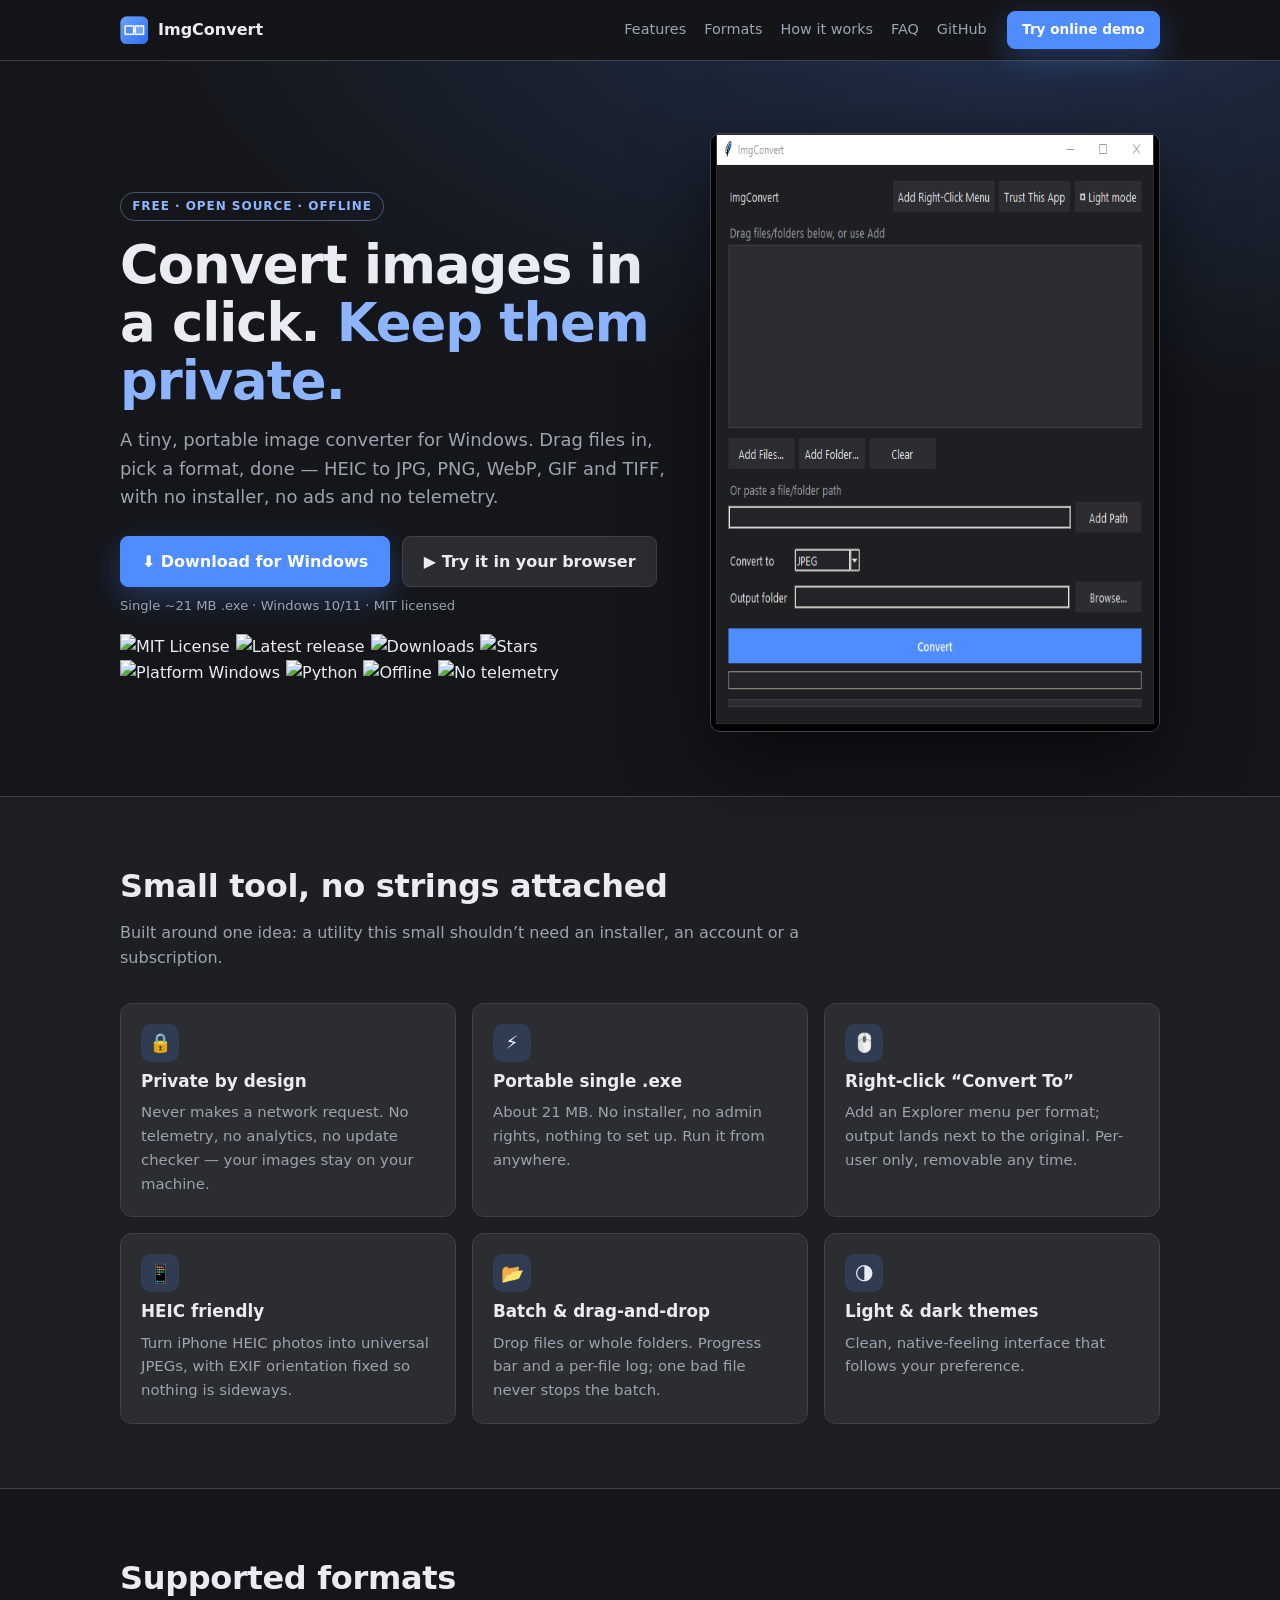
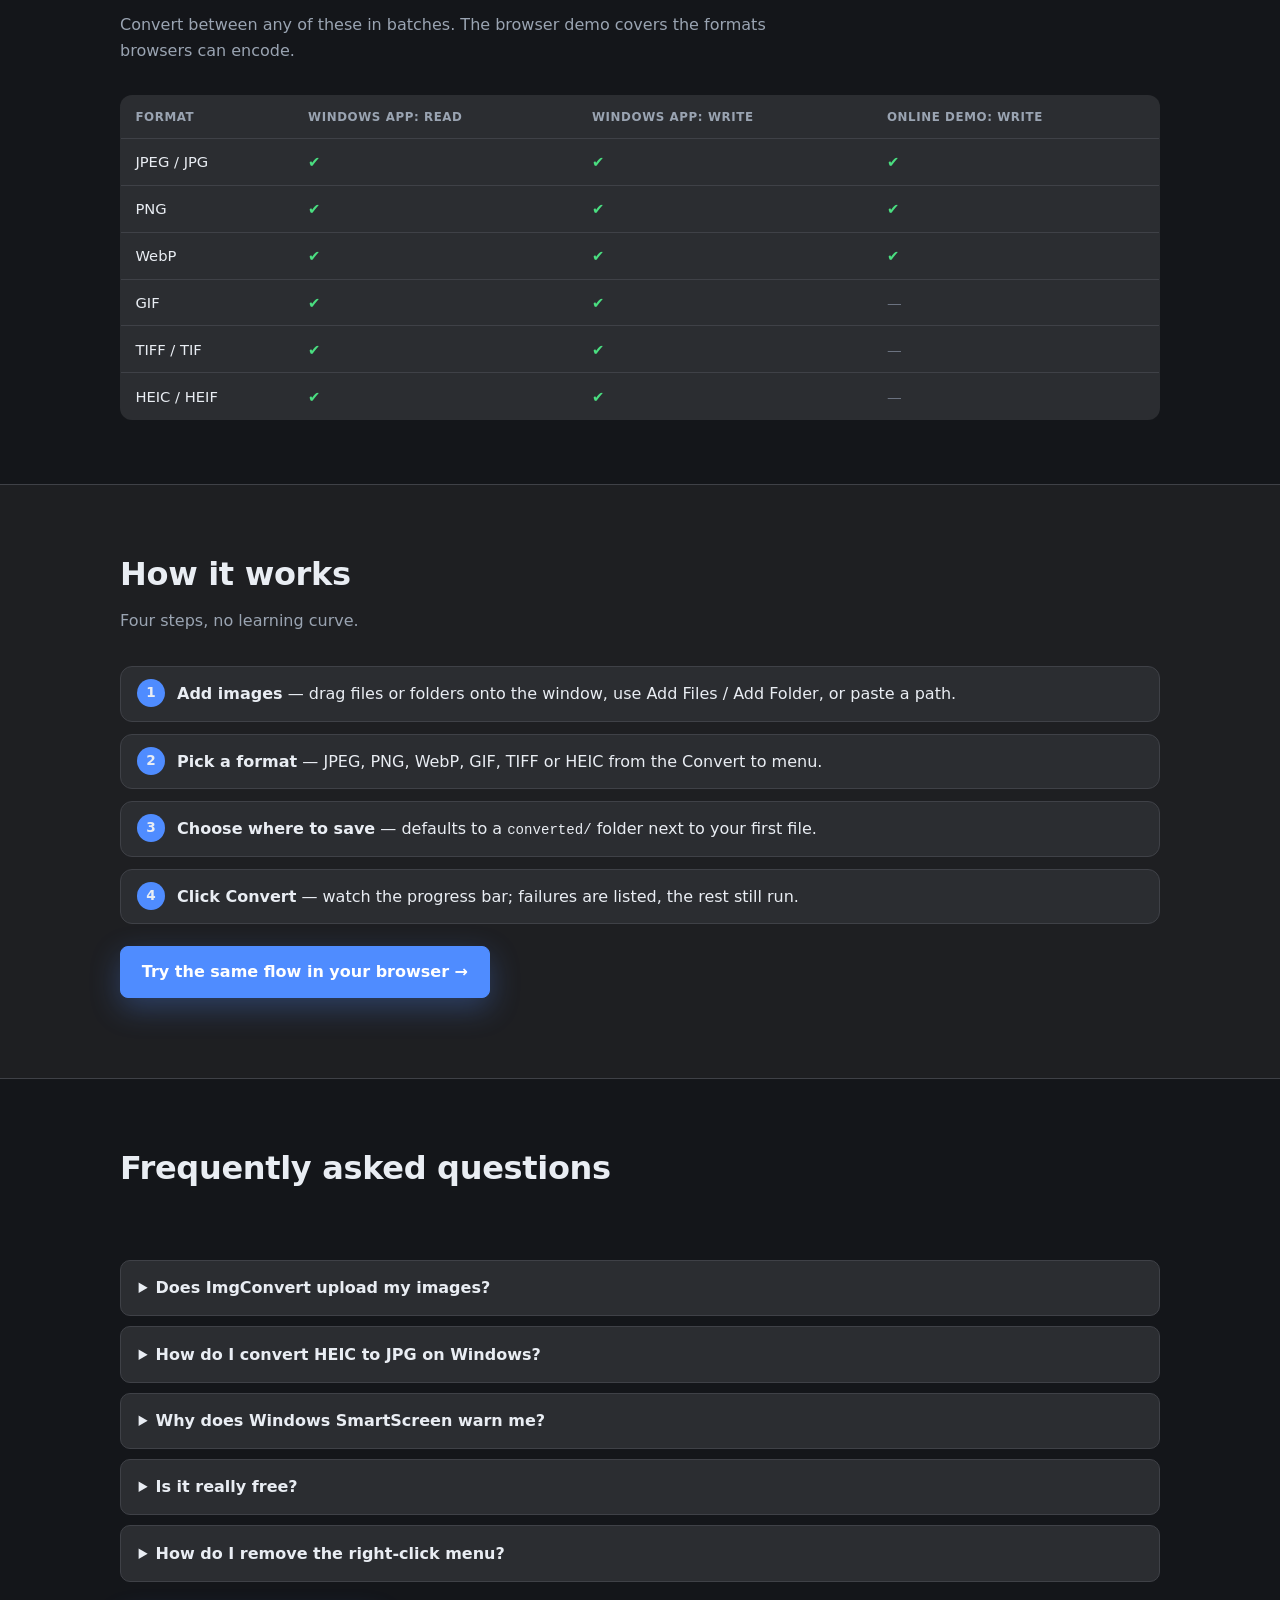
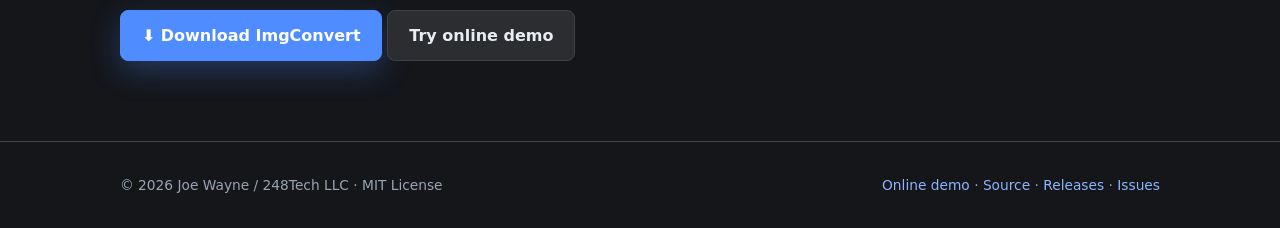
==== site/index.html @ aa72204b "Add GitHub Pages site and in-browser demo; redo README branding and badges Also corrects the stale w" ====
<!doctype html>
<html lang="en">
<head>
<meta charset="utf-8">
<meta name="viewport" content="width=device-width,initial-scale=1">
<title>ImgConvert — Free Offline Image Converter for Windows (HEIC, JPG, PNG, WebP)</title>
<meta name="description" content="ImgConvert is a free, open-source, offline image converter for Windows. Batch convert HEIC to JPG, PNG, WebP, GIF and TIFF with drag and drop and an Explorer right-click menu. No ads, no telemetry, no installer. Try the online demo.">
<meta name="keywords" content="image converter, HEIC to JPG, offline image converter, batch image converter, Windows image converter, WebP converter, PNG to JPG, portable, open source, no ads, no telemetry">
<meta name="author" content="Joe Wayne / 248Tech LLC">
<meta name="robots" content="index,follow,max-image-preview:large">
<link rel="canonical" href="https://248tech.github.io/ImgConvert/">
<link rel="icon" type="image/png" href="assets/favicon.png">
<link rel="apple-touch-icon" href="assets/apple-touch-icon.png">
<link rel="manifest" href="manifest.webmanifest">
<meta name="theme-color" content="#14161a">
<meta property="og:type" content="website">
<meta property="og:site_name" content="ImgConvert">
<meta property="og:title" content="ImgConvert — Free Offline Image Converter for Windows">
<meta property="og:description" content="Batch convert HEIC, JPG, PNG, WebP, GIF and TIFF. Portable .exe, no ads, no telemetry. Try it in your browser.">
<meta property="og:url" content="https://248tech.github.io/ImgConvert/">
<meta property="og:image" content="https://248tech.github.io/ImgConvert/assets/og-image.png">
<meta property="og:image:width" content="1200"><meta property="og:image:height" content="630">
<meta name="twitter:card" content="summary_large_image">
<meta name="twitter:title" content="ImgConvert — Free Offline Image Converter">
<meta name="twitter:description" content="HEIC → JPG and more. Portable, open source, private.">
<meta name="twitter:image" content="https://248tech.github.io/ImgConvert/assets/og-image.png">
<script type="application/ld+json">
{"@context":"https://schema.org","@graph":[
{"@type":"SoftwareApplication","name":"ImgConvert","applicationCategory":"MultimediaApplication","operatingSystem":"Windows 10, Windows 11","description":"Lightweight, open-source, offline image converter for Windows supporting JPEG, PNG, WebP, GIF, TIFF and HEIC.","url":"https://248tech.github.io/ImgConvert/","downloadUrl":"https://github.com/248Tech/ImgConvert/releases/latest","codeRepository":"https://github.com/248Tech/ImgConvert","license":"https://opensource.org/licenses/MIT","softwareVersion":"1.1.1","fileSize":"21MB","offers":{"@type":"Offer","price":"0","priceCurrency":"USD"},"author":{"@type":"Organization","name":"248Tech LLC","url":"https://github.com/248Tech"}},
{"@type":"FAQPage","mainEntity":[
{"@type":"Question","name":"Does ImgConvert upload my images?","acceptedAnswer":{"@type":"Answer","text":"No. ImgConvert runs entirely on your computer and never makes a network request. There is no telemetry, analytics or update checker."}},
{"@type":"Question","name":"How do I convert HEIC to JPG on Windows?","acceptedAnswer":{"@type":"Answer","text":"Drag your HEIC files into ImgConvert, choose JPEG from the Convert to menu, and click Convert. Output goes to a converted folder next to the originals, and EXIF orientation is fixed automatically."}},
{"@type":"Question","name":"Why does Windows SmartScreen warn about ImgConvert?","acceptedAnswer":{"@type":"Answer","text":"The executable is signed with a self-signed certificate rather than a paid public CA certificate. Click More info, then Run anyway; the in-app Trust This App button imports the embedded public certificate for your account."}},
{"@type":"Question","name":"Is ImgConvert free?","acceptedAnswer":{"@type":"Answer","text":"Yes. ImgConvert is MIT licensed, ad-free and has no paid tier."}},
{"@type":"Question","name":"Which formats are supported?","acceptedAnswer":{"@type":"Answer","text":"JPEG/JPG, PNG, WebP, GIF, TIFF/TIF and HEIC/HEIF, converting between any of them in batches."}}]}
]}
</script>
<style>
:root{--bg:#14161a;--panel:#1e1f22;--card:#2b2d31;--line:#3f4147;--text:#e9edf3;--muted:#9aa4b2;--accent:#4f8cff;--accent-h:#3f74d1}
*{box-sizing:border-box}html{scroll-behavior:smooth}
body{margin:0;background:var(--bg);color:var(--text);font:16px/1.6 "Segoe UI",system-ui,-apple-system,sans-serif;-webkit-font-smoothing:antialiased}
a{color:#8db4ff;text-decoration:none}a:hover{text-decoration:underline}
:focus-visible{outline:2px solid var(--accent);outline-offset:3px}
.skip{position:absolute;left:-999px}.skip:focus{left:8px;top:8px;background:#fff;color:#000;padding:8px;z-index:99}
.wrap{max-width:1080px;margin:0 auto;padding:0 20px}
header.top{position:sticky;top:0;z-index:20;background:rgba(20,22,26,.9);backdrop-filter:blur(10px);border-bottom:1px solid var(--line)}
header.top .wrap{display:flex;align-items:center;gap:20px;height:60px}
.logo{display:flex;align-items:center;gap:10px;color:var(--text);font-weight:700}.logo img{width:28px;height:28px}
nav.links{margin-left:auto;display:flex;gap:18px;font-size:.9rem}nav.links a{color:var(--muted)}nav.links a:hover{color:var(--text);text-decoration:none}
.btn{display:inline-flex;align-items:center;gap:8px;padding:.75rem 1.3rem;border-radius:8px;font-weight:600;border:1px solid var(--line);background:var(--card);color:var(--text)}.btn:hover{text-decoration:none;border-color:var(--accent)}
.btn.primary{background:var(--accent);border-color:var(--accent);color:#fff;box-shadow:0 10px 30px rgba(79,140,255,.3)}.btn.primary:hover{background:var(--accent-h)}
.hero{padding:72px 0 56px;background:radial-gradient(900px 420px at 80% -10%,rgba(79,140,255,.22),transparent)}
.hero .wrap{display:grid;grid-template-columns:1.1fr .9fr;gap:40px;align-items:center}
.eyebrow{display:inline-block;font-size:.75rem;font-weight:700;letter-spacing:.08em;text-transform:uppercase;color:#8db4ff;border:1px solid rgba(141,180,255,.4);padding:.25rem .7rem;border-radius:99px}
h1{font-size:clamp(2.1rem,5vw,3.3rem);line-height:1.1;margin:.9rem 0 1rem;letter-spacing:-.02em}
.lead{font-size:1.12rem;color:var(--muted);max-width:56ch;margin:0 0 1.5rem}
.cta{display:flex;gap:12px;flex-wrap:wrap;margin-bottom:8px}
.fine{font-size:.82rem;color:var(--muted);margin:0 0 18px}
.badges{display:flex;gap:6px;flex-wrap:wrap}.badges img{height:20px}
.shot img{width:100%;border-radius:10px;border:1px solid var(--line);box-shadow:0 30px 80px rgba(0,0,0,.55)}
section{padding:64px 0}h2{font-size:clamp(1.5rem,3vw,2rem);margin:0 0 .5rem;letter-spacing:-.01em}.sub{color:var(--muted);margin:0 0 32px;max-width:70ch}
.alt{background:var(--panel);border-block:1px solid var(--line)}
.grid{display:grid;gap:16px}.g3{grid-template-columns:repeat(3,1fr)}.g2{grid-template-columns:repeat(2,1fr)}
.card{background:var(--card);border:1px solid var(--line);border-radius:12px;padding:20px}.card h3{margin:.2rem 0 .4rem;font-size:1.05rem}.card p{margin:0;color:var(--muted);font-size:.93rem}
.ic{width:38px;height:38px;border-radius:10px;display:grid;place-items:center;background:rgba(79,140,255,.16);font-size:1.15rem;margin-bottom:6px}
table{width:100%;border-collapse:collapse;background:var(--card);border:1px solid var(--line);border-radius:12px;overflow:hidden;font-size:.92rem}
th,td{padding:.7rem .9rem;text-align:left;border-bottom:1px solid var(--line)}th{color:var(--muted);font-size:.74rem;text-transform:uppercase;letter-spacing:.05em}tr:last-child td{border-bottom:0}
.y{color:#4ade80}.n{color:#6b7280}
.steps{counter-reset:s;display:grid;gap:12px;padding:0;list-style:none}.steps li{counter-increment:s;background:var(--card);border:1px solid var(--line);border-radius:12px;padding:14px 16px 14px 56px;position:relative}
.steps li::before{content:counter(s);position:absolute;left:16px;top:12px;width:28px;height:28px;border-radius:50%;background:var(--accent);display:grid;place-items:center;font-weight:700;font-size:.85rem}
details{background:var(--card);border:1px solid var(--line);border-radius:10px;padding:.9rem 1.1rem;margin-bottom:10px}summary{cursor:pointer;font-weight:600}details p{color:var(--muted);margin:.6rem 0 0}
code,pre{font-family:ui-monospace,Consolas,monospace;font-size:.88em}pre{background:#0c0d10;border:1px solid var(--line);border-radius:8px;padding:12px;overflow:auto}
footer{border-top:1px solid var(--line);padding:32px 0;color:var(--muted);font-size:.86rem}footer .wrap{display:flex;gap:16px;justify-content:space-between;flex-wrap:wrap}
@media(max-width:900px){.hero .wrap{grid-template-columns:1fr}.g3{grid-template-columns:1fr 1fr}nav.links{display:none}}
@media(max-width:560px){.g3,.g2{grid-template-columns:1fr}.hero{padding-top:40px}section{padding:44px 0}th:nth-child(n+4),td:nth-child(n+4){display:none}}
@media(prefers-reduced-motion:reduce){html{scroll-behavior:auto}}
</style>
</head>
<body>
<a class="skip" href="#main">Skip to content</a>
<header class="top"><div class="wrap"><a class="logo" href="./"><img src="assets/favicon.png" alt="" width="28" height="28">ImgConvert</a>
<nav class="links" aria-label="Sections"><a href="#features">Features</a><a href="#formats">Formats</a><a href="#how">How it works</a><a href="#faq">FAQ</a><a href="https://github.com/248Tech/ImgConvert">GitHub</a></nav>
<a class="btn primary" href="demo/" style="padding:.45rem .9rem;font-size:.85rem">Try online demo</a></div></header>
<main id="main">
<section class="hero"><div class="wrap">
  <div>
    <span class="eyebrow">Free · Open source · Offline</span>
    <h1>Convert images in a click. <span style="color:#8db4ff">Keep them private.</span></h1>
    <p class="lead">A tiny, portable image converter for Windows. Drag files in, pick a format, done — HEIC to JPG, PNG, WebP, GIF and TIFF, with no installer, no ads and no telemetry.</p>
    <div class="cta"><a class="btn primary" href="https://github.com/248Tech/ImgConvert/releases/latest">⬇ Download for Windows</a><a class="btn" href="demo/">▶ Try it in your browser</a></div>
    <p class="fine">Single ~21 MB .exe · Windows 10/11 · MIT licensed</p>
    <div class="badges" aria-label="Project badges">
      <img alt="MIT License" src="https://img.shields.io/github/license/248Tech/ImgConvert?style=flat-square&color=4f8cff">
      <img alt="Latest release" src="https://img.shields.io/github/v/release/248Tech/ImgConvert?style=flat-square&color=4f8cff">
      <img alt="Downloads" src="https://img.shields.io/github/downloads/248Tech/ImgConvert/total?style=flat-square&color=22c55e">
      <img alt="Stars" src="https://img.shields.io/github/stars/248Tech/ImgConvert?style=flat-square&color=f59e0b">
      <img alt="Platform Windows" src="https://img.shields.io/badge/Windows-0078D6?style=flat-square&logo=windows&logoColor=white">
      <img alt="Python" src="https://img.shields.io/badge/Python-3776AB?style=flat-square&logo=python&logoColor=white">
      <img alt="Offline" src="https://img.shields.io/badge/100%25-offline-22c55e?style=flat-square">
      <img alt="No telemetry" src="https://img.shields.io/badge/telemetry-none-22c55e?style=flat-square">
    </div>
  </div>
  <div class="shot"><img src="assets/screenshot.png" alt="ImgConvert Windows app: drag-and-drop area, format dropdown, output folder and Convert button" width="616" height="599" fetchpriority="high"></div>
</div></section>

<section id="features" class="alt"><div class="wrap">
  <h2>Small tool, no strings attached</h2><p class="sub">Built around one idea: a utility this small shouldn’t need an installer, an account or a subscription.</p>
  <div class="grid g3">
    <div class="card"><div class="ic">🔒</div><h3>Private by design</h3><p>Never makes a network request. No telemetry, no analytics, no update checker — your images stay on your machine.</p></div>
    <div class="card"><div class="ic">⚡</div><h3>Portable single .exe</h3><p>About 21 MB. No installer, no admin rights, nothing to set up. Run it from anywhere.</p></div>
    <div class="card"><div class="ic">🖱️</div><h3>Right-click “Convert To”</h3><p>Add an Explorer menu per format; output lands next to the original. Per-user only, removable any time.</p></div>
    <div class="card"><div class="ic">📱</div><h3>HEIC friendly</h3><p>Turn iPhone HEIC photos into universal JPEGs, with EXIF orientation fixed so nothing is sideways.</p></div>
    <div class="card"><div class="ic">📂</div><h3>Batch &amp; drag-and-drop</h3><p>Drop files or whole folders. Progress bar and a per-file log; one bad file never stops the batch.</p></div>
    <div class="card"><div class="ic">🌗</div><h3>Light &amp; dark themes</h3><p>Clean, native-feeling interface that follows your preference.</p></div>
  </div>
</div></section>

<section id="formats"><div class="wrap">
  <h2>Supported formats</h2><p class="sub">Convert between any of these in batches. The browser demo covers the formats browsers can encode.</p>
  <table><thead><tr><th>Format</th><th>Windows app: read</th><th>Windows app: write</th><th>Online demo: write</th></tr></thead><tbody>
    <tr><td>JPEG / JPG</td><td class="y">✔</td><td class="y">✔</td><td class="y">✔</td></tr>
    <tr><td>PNG</td><td class="y">✔</td><td class="y">✔</td><td class="y">✔</td></tr>
    <tr><td>WebP</td><td class="y">✔</td><td class="y">✔</td><td class="y">✔</td></tr>
    <tr><td>GIF</td><td class="y">✔</td><td class="y">✔</td><td class="n">—</td></tr>
    <tr><td>TIFF / TIF</td><td class="y">✔</td><td class="y">✔</td><td class="n">—</td></tr>
    <tr><td>HEIC / HEIF</td><td class="y">✔</td><td class="y">✔</td><td class="n">—</td></tr>
  </tbody></table>
</div></section>

<section id="how" class="alt"><div class="wrap">
  <h2>How it works</h2><p class="sub">Four steps, no learning curve.</p>
  <ol class="steps">
    <li><b>Add images</b> — drag files or folders onto the window, use Add Files / Add Folder, or paste a path.</li>
    <li><b>Pick a format</b> — JPEG, PNG, WebP, GIF, TIFF or HEIC from the Convert to menu.</li>
    <li><b>Choose where to save</b> — defaults to a <code>converted/</code> folder next to your first file.</li>
    <li><b>Click Convert</b> — watch the progress bar; failures are listed, the rest still run.</li>
  </ol>
  <p style="margin-top:22px"><a class="btn primary" href="demo/">Try the same flow in your browser →</a></p>
</div></section>

<section id="faq"><div class="wrap">
  <h2>Frequently asked questions</h2><p class="sub">&nbsp;</p>
  <details><summary>Does ImgConvert upload my images?</summary><p>No. It runs entirely on your computer and never makes a network request. There is no telemetry, analytics or update checker. The online demo also converts locally in your browser tab.</p></details>
  <details><summary>How do I convert HEIC to JPG on Windows?</summary><p>Drag your HEIC files into ImgConvert, choose JPEG from “Convert to”, and click Convert. Orientation is corrected automatically.</p></details>
  <details><summary>Why does Windows SmartScreen warn me?</summary><p>The exe is signed with a self-signed certificate rather than a paid public-CA certificate. On a new PC click “More info” → “Run anyway”, then use “Trust This App” in the app header to import the embedded public certificate for your account.</p></details>
  <details><summary>Is it really free?</summary><p>Yes — MIT licensed, ad-free, no paid tier. The code is a single readable file: <a href="https://github.com/248Tech/ImgConvert/blob/master/imgconvert.py">imgconvert.py</a>.</p></details>
  <details><summary>How do I remove the right-click menu?</summary><p>Run <code>ImgConvert.exe --uninstall-context-menu</code>. It only ever wrote to your user registry hive.</p></details>
  <p style="margin-top:28px"><a class="btn primary" href="https://github.com/248Tech/ImgConvert/releases/latest">⬇ Download ImgConvert</a> <a class="btn" href="demo/">Try online demo</a></p>
</div></section>
</main>
<footer><div class="wrap"><span>© 2026 Joe Wayne / 248Tech LLC · MIT License</span><span><a href="demo/">Online demo</a> · <a href="https://github.com/248Tech/ImgConvert">Source</a> · <a href="https://github.com/248Tech/ImgConvert/releases">Releases</a> · <a href="https://github.com/248Tech/ImgConvert/issues">Issues</a></span></div></footer>
</body>
</html>
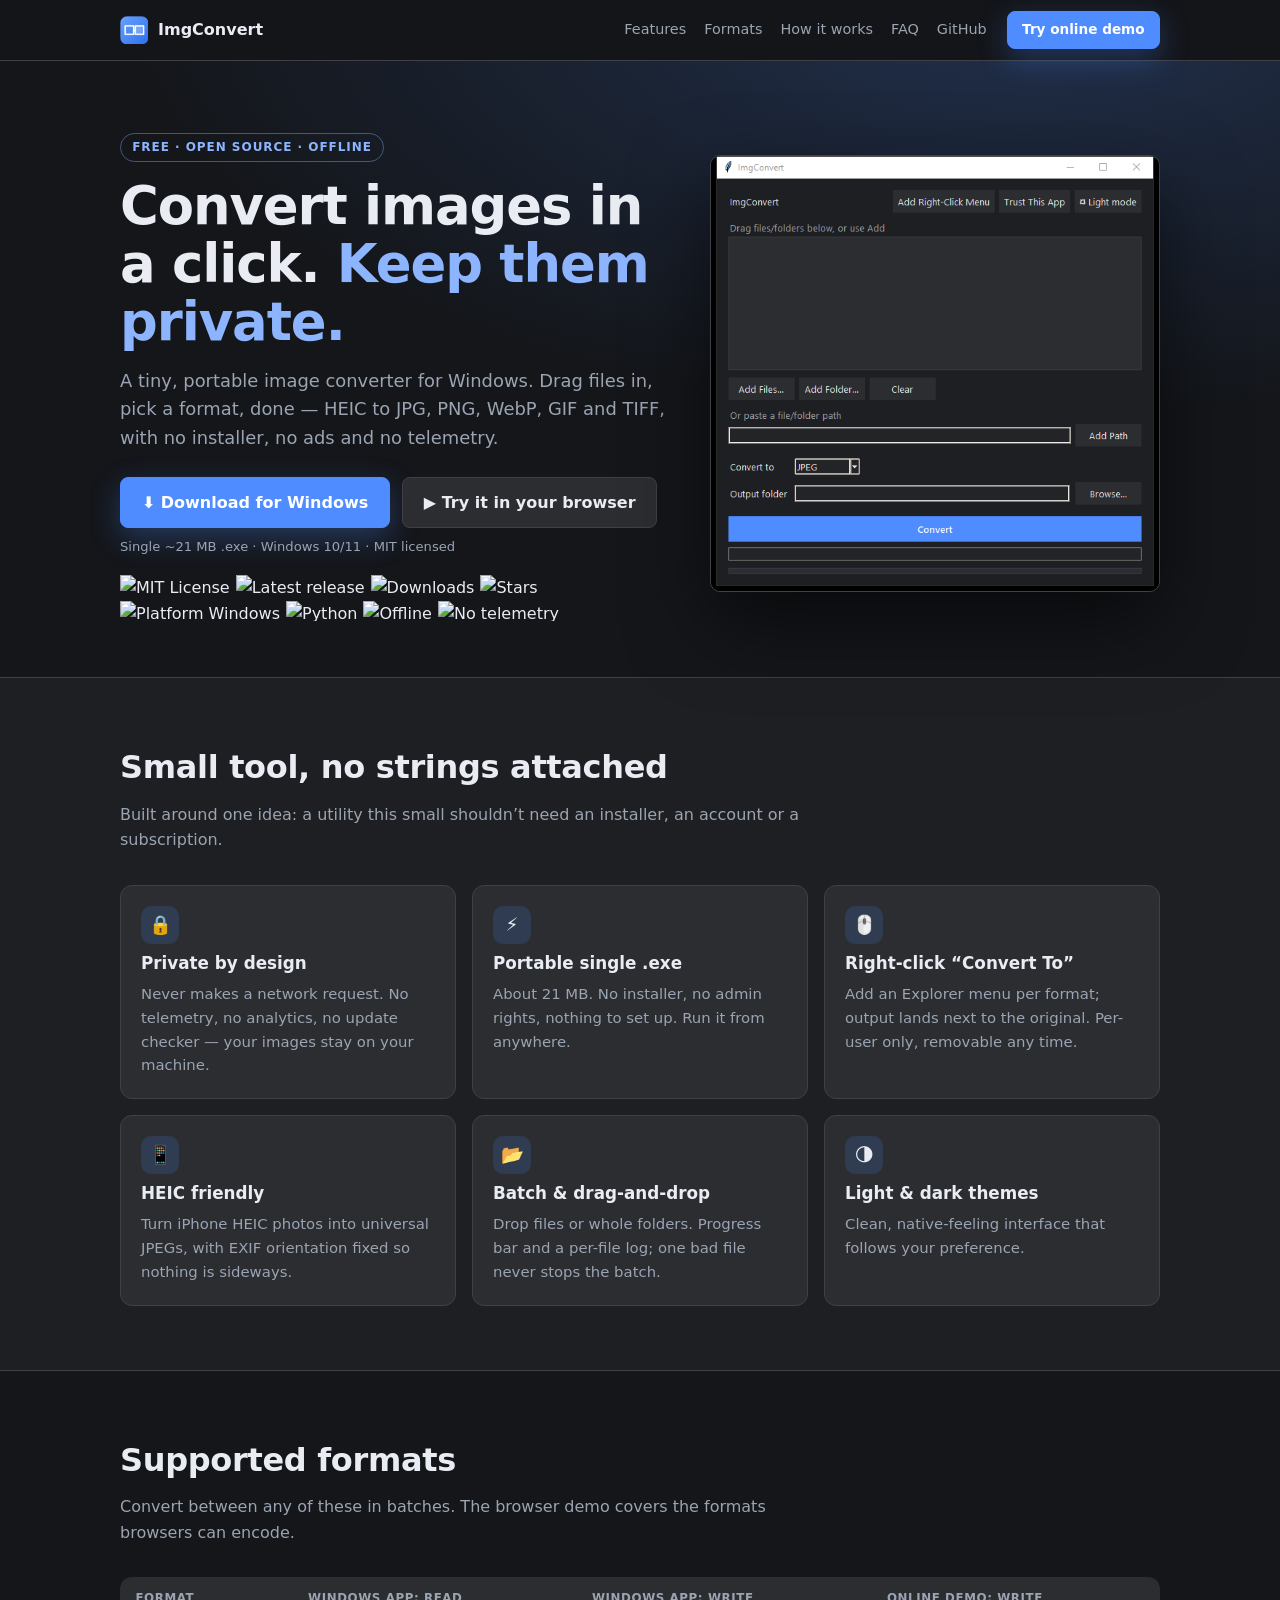
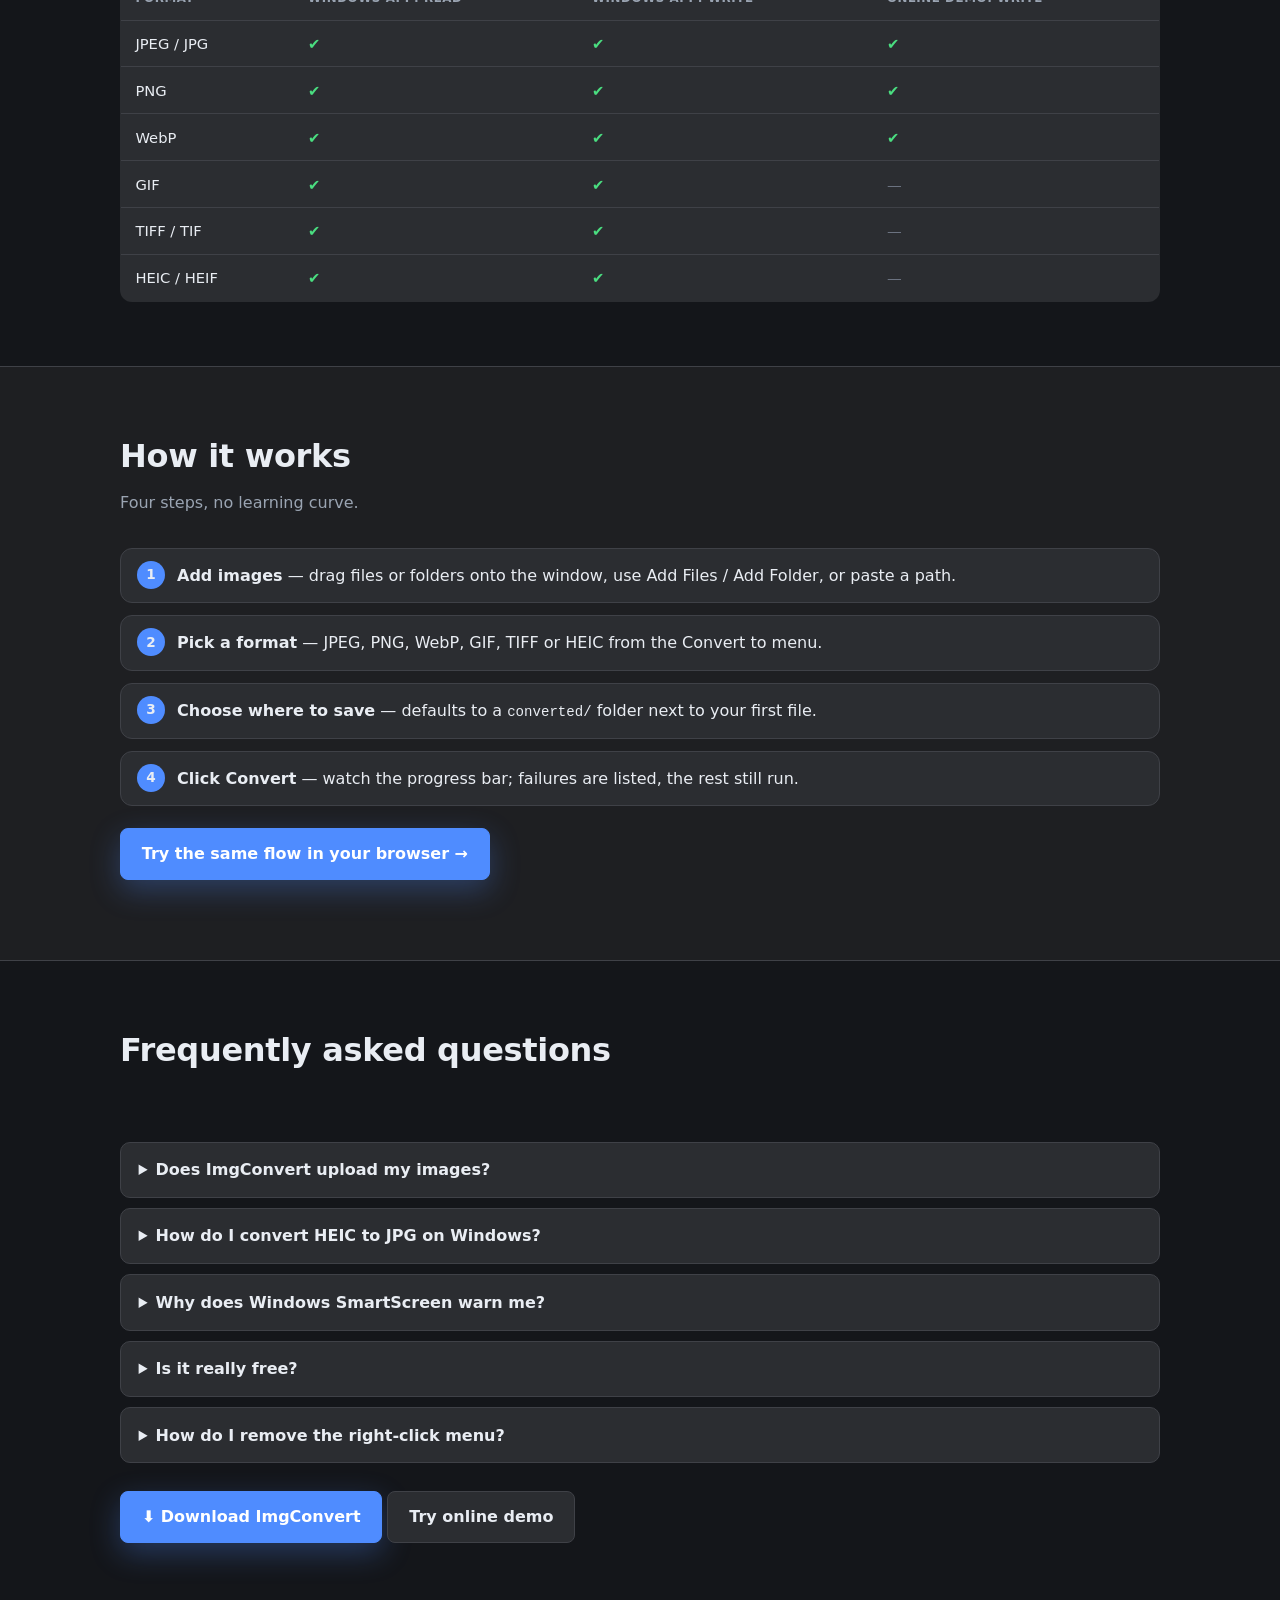
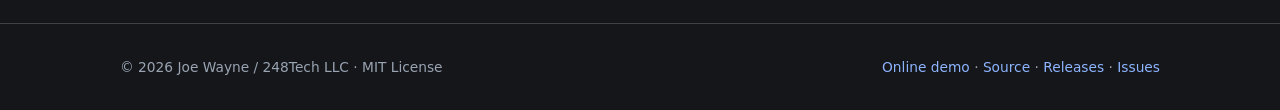
==== commit d7a17176: "Landing page: keep hero image aspect ratio Co-Authored-By: Claude Sonnet 5.5 <noreply@anthropic.com>" ====
--- a/site/index.html
+++ b/site/index.html
@@ -57,7 +57,7 @@
 .cta{display:flex;gap:12px;flex-wrap:wrap;margin-bottom:8px}
 .fine{font-size:.82rem;color:var(--muted);margin:0 0 18px}
 .badges{display:flex;gap:6px;flex-wrap:wrap}.badges img{height:20px}
-.shot img{width:100%;border-radius:10px;border:1px solid var(--line);box-shadow:0 30px 80px rgba(0,0,0,.55)}
+.shot img{width:100%;height:auto;border-radius:10px;border:1px solid var(--line);box-shadow:0 30px 80px rgba(0,0,0,.55)}
 section{padding:64px 0}h2{font-size:clamp(1.5rem,3vw,2rem);margin:0 0 .5rem;letter-spacing:-.01em}.sub{color:var(--muted);margin:0 0 32px;max-width:70ch}
 .alt{background:var(--panel);border-block:1px solid var(--line)}
 .grid{display:grid;gap:16px}.g3{grid-template-columns:repeat(3,1fr)}.g2{grid-template-columns:repeat(2,1fr)}
